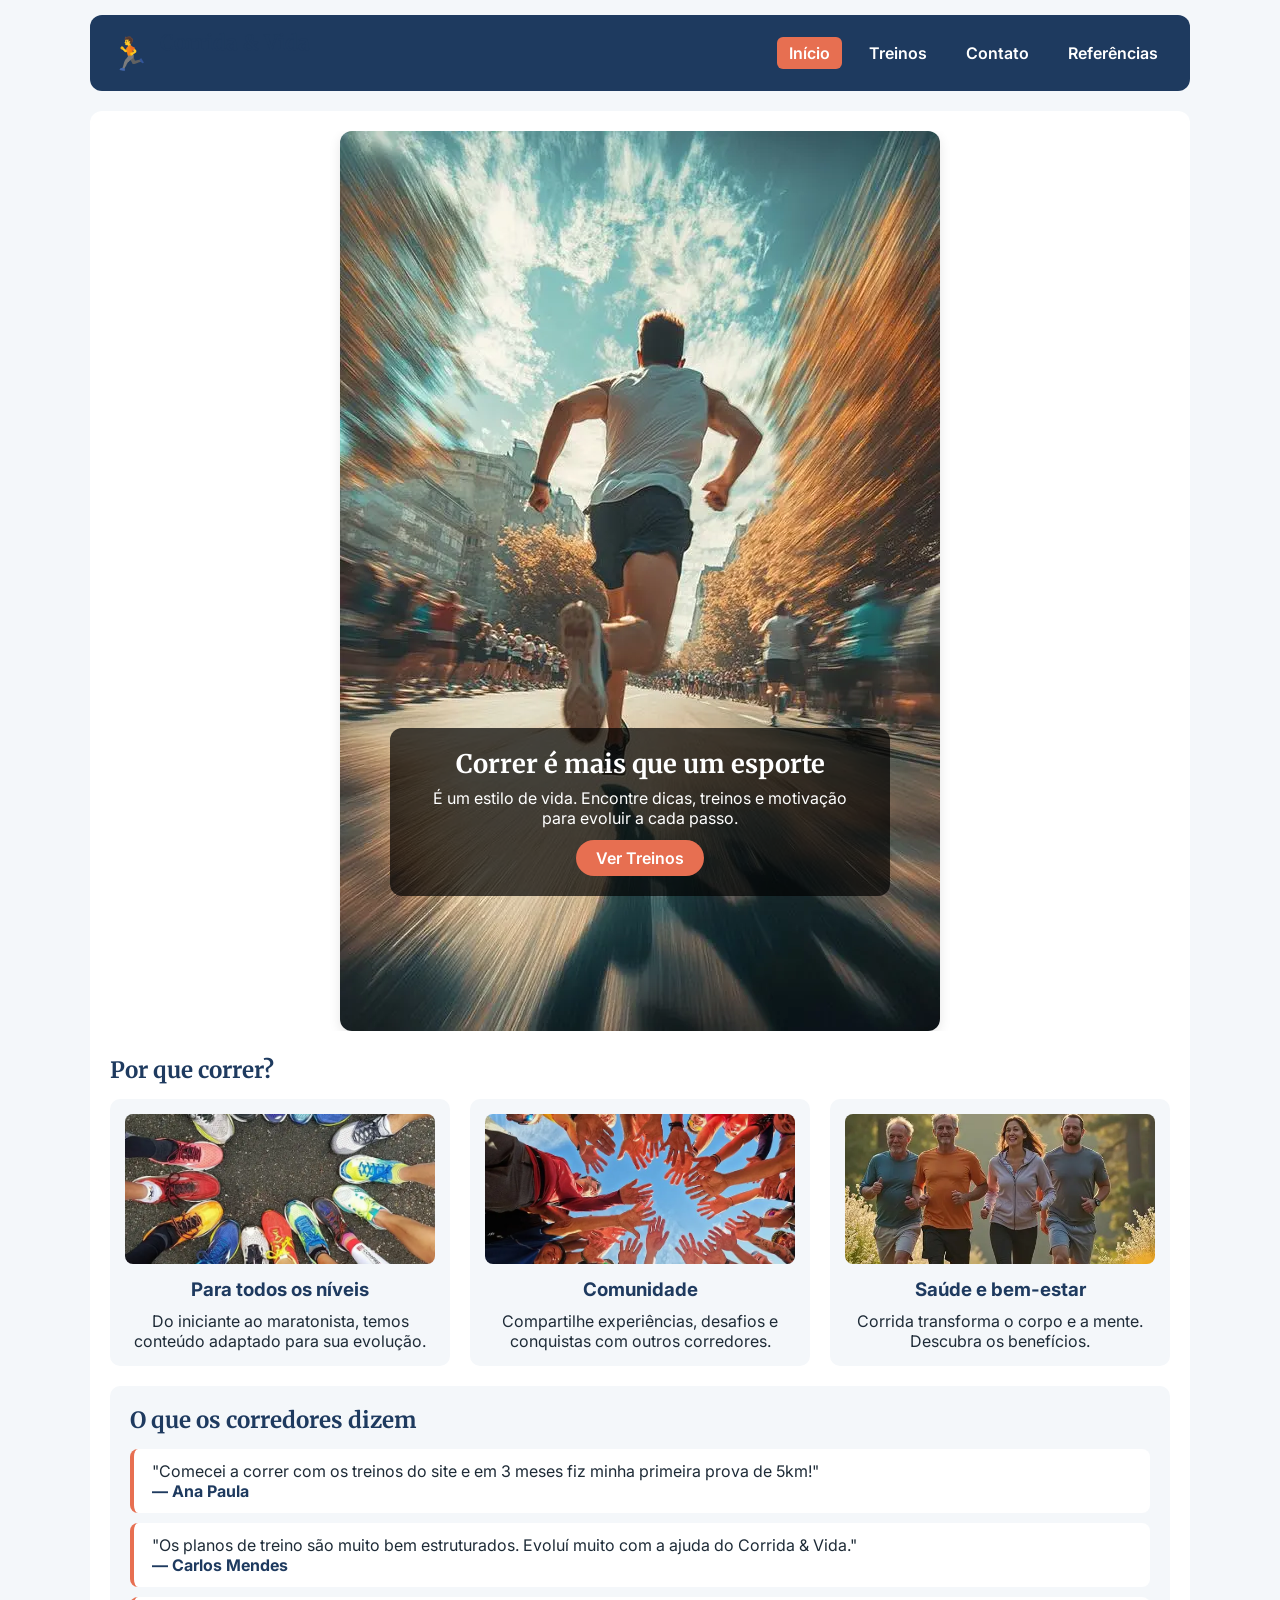
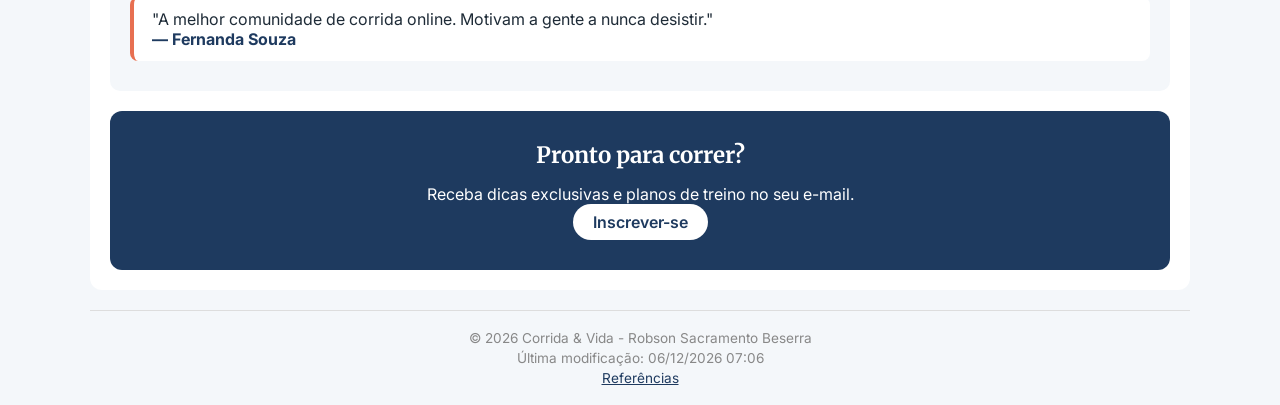
==== final/index.html @ 3554bb45 "s06- proj. conclusão" ====
<!DOCTYPE html>
<html lang="pt-BR">
<head>
    <meta charset="UTF-8">
    <meta name="viewport" content="width=device-width, initial-scale=1.0">
    <title>Corrida & Vida - Página Inicial</title>
    <meta name="description" content="Corrida & Vida - Dicas, treinos e inspiração para corredores de rua de todos os níveis.">
    <meta name="author" content="Robson Sacramento Beserra">

      <!-- Open Graph / Redes Sociais -->
<meta property="og:type" content="website">
<meta property="og:site_name" content="Corrida & Vida">
<meta property="og:title" content="Corrida & Vida - Início">
<meta property="og:description" content="Correr é mais que um esporte. Encontre dicas, treinos e motivação para evoluir a cada passo.">
<meta property="og:url" content="https://robsonsacrament.github.io/wdd231/final/index.html">
<meta property="og:image" content="https://robsonsacrament.github.io/wdd231/final/imagens/hero.webp">
<meta property="og:image:alt" content="Corredor de rua ao pôr do sol">
<meta property="og:locale" content="pt_BR">

<!-- Twitter Card -->
<meta name="twitter:card" content="summary_large_image">
<meta name="twitter:title" content="Corrida & Vida - Início">
<meta name="twitter:description" content="Correr é mais que um esporte. Encontre dicas, treinos e motivação.">
<meta name="twitter:image" content="https://robsonsacrament.github.io/wdd231/final/imagens/hero.webp">

    <!-- Favicon -->
<link rel="apple-touch-icon" sizes="180x180" href="apple-touch-icon.png">
<link rel="icon" type="image/png" sizes="32x32" href="favicon-32x32.png">
<link rel="icon" type="image/png" sizes="16x16" href="favicon-16x16.png">
<link rel="manifest" href="site.webmanifest">
<link rel="icon" href="favicon.ico" type="image/x-icon">

    <link rel="preconnect" href="https://fonts.googleapis.com">
    <link rel="preconnect" href="https://fonts.gstatic.com" crossorigin>
    <link href="https://fonts.googleapis.com/css2?family=Inter:wght@400;600;700&family=Merriweather:wght@400;700&display=swap" rel="stylesheet">

    <link rel="stylesheet" href="estilos/style.css">
    <script src="scripts/main.js" defer></script>
</head>
<body>

    <header>
        <div class="logo">
            <span>🏃</span>
            <h1>Corrida & Vida</h1>
        </div>
        <nav>
            <a href="index.html" class="active">Início</a>
            <a href="treinos.html">Treinos</a>
            <a href="contato.html">Contato</a>
            <a href="referencias.html">Referências</a>
        </nav>
        <button id="menu-hamburger">☰</button>
    </header>

    <main>
        <!-- Hero -->
        <section class="hero">
            <img src="imagens/hero.webp" alt="Corredor de rua" loading="lazy">
            <div class="hero-content">
                <h2>Correr é mais que um esporte</h2>
                <p>É um estilo de vida. Encontre dicas, treinos e motivação para evoluir a cada passo.</p>
                <a href="treinos.html" class="btn">Ver Treinos</a>
            </div>
        </section>

        <!-- Cards -->
        <section class="cards">
            <h2>Por que correr?</h2>
            <div class="card-grid">
                <div class="card">
                    <img src="imagens/corrida1.webp" alt="Corredor" loading="lazy">
                    <h3>Para todos os níveis</h3>
                    <p>Do iniciante ao maratonista, temos conteúdo adaptado para sua evolução.</p>
                </div>
                <div class="card">
                    <img src="imagens/corrida2.webp" alt="Grupo de corrida" loading="lazy">
                    <h3>Comunidade</h3>
                    <p>Compartilhe experiências, desafios e conquistas com outros corredores.</p>
                </div>
                <div class="card">
                    <img src="imagens/corrida3.webp" alt="Corredor feliz" loading="lazy">
                    <h3>Saúde e bem-estar</h3>
                    <p>Corrida transforma o corpo e a mente. Descubra os benefícios.</p>
                </div>
            </div>
        </section>

        <!-- Depoimentos -->
        <section class="depoimentos">
            <h2>O que os corredores dizem</h2>
            <div id="depoimentos"></div>
        </section>

        <!-- CTA -->
        <section class="cta">
            <h2>Pronto para correr?</h2>
            <p>Receba dicas exclusivas e planos de treino no seu e-mail.</p>
            <a href="contato.html" class="btn">Inscrever-se</a>
        </section>
    </main>

    <footer>
        <p>&copy; <span id="ano"></span> Corrida & Vida - Robson Sacramento Beserra</p>
        <p id="modificacao"></p>
        <p><a href="referencias.html">Referências</a></p>
    </footer>

</body>
</html>
---- final/estilos/style.css ----
/* Cores e fontes */
:root {
    --azul: #1e3a5f;
    --laranja: #e76f51;
    --amarelo: #f4a261;
    --cinza: #f4f7fa;
    --branco: #ffffff;
    --texto: #1e2b37;
    --borda: #ddd;
    --fonte-titulo: 'Merriweather', Georgia, serif;
    --fonte-corpo: 'Inter', Arial, Helvetica, sans-serif;
}

* {
    margin: 0;
    padding: 0;
    box-sizing: border-box;
}

body {
    font-family: var(--fonte-corpo);
    background: var(--cinza);
    color: var(--texto);
    padding: 15px;
}

/* Header */
header {
    max-width: 1100px;
    margin: 0 auto 20px;
    display: flex;
    justify-content: space-between;
    align-items: center;
    padding: 15px 20px;
    background: var(--azul);
    color: var(--branco);
    border-radius: 12px;
    flex-wrap: wrap;
}

.logo {
    display: flex;
    align-items: center;
    gap: 10px;
}
.logo span { font-size: 2rem; }
.logo h1 { font-family: var(--fonte-titulo); font-size: 1.3rem; }

nav {
    display: flex;
    gap: 15px;
}

nav a {
    color: var(--branco);
    text-decoration: none;
    font-weight: 600;
    padding: 6px 12px;
    border-radius: 6px;
}

nav a:hover,
nav a.active {
    background: var(--laranja);
}

#menu-hamburger {
    display: none;
    background: none;
    border: none;
    color: var(--branco);
    font-size: 2rem;
    cursor: pointer;
}

/* Main */
main {
    max-width: 1100px;
    margin: 0 auto;
    background: var(--branco);
    padding: 20px;
    border-radius: 12px;
}

h1 {
    font-family: var(--fonte-titulo);
    font-size: 1.8rem;
    color: var(--azul);
    text-align: center;
    margin-bottom: 20px;
}

h2 {
    font-family: var(--fonte-titulo);
    font-size: 1.4rem;
    color: var(--azul);
    margin-bottom: 15px;
}

/* ===== HERO SECTION - CORRIGIDA ===== */
.hero {
    position: relative;
    margin-bottom: 25px;
    border-radius: 12px;
    overflow: hidden;
    text-align: center;
}

.hero img {
    width: 100%;
    max-width: 600px;
    height: auto;
    display: block;
    margin: 0 auto;
    border-radius: 12px;
    box-shadow: 0 4px 12px rgba(0,0,0,0.1);
}

.hero-content {
    position: absolute;
    bottom: 15%;
    left: 50%;
    transform: translateX(-50%);
    background: rgba(0,0,0,0.7);
    padding: 20px 30px;
    border-radius: 12px;
    color: var(--branco);
    width: 80%;
    max-width: 500px;
    text-align: center;
}

.hero-content h2 {
    color: var(--branco);
    font-size: 1.6rem;
    margin-bottom: 8px;
}

.hero-content p {
    margin-bottom: 12px;
    font-size: 1rem;
    color: var(--branco);
}

.hero-content .btn {
    background: var(--laranja);
    color: var(--branco);
}

.hero-content .btn:hover {
    background: var(--amarelo);
    color: var(--texto);
}

/* ===== RESPONSIVO - HERO ===== */
@media (max-width: 768px) {
    .hero img {
        max-width: 100%;
        border-radius: 8px;
    }

    .hero-content {
        position: relative;
        bottom: 0;
        left: 0;
        transform: none;
        width: 100%;
        max-width: 100%;
        margin-top: -5px;
        border-radius: 0 0 12px 12px;
        padding: 15px 20px;
        background: var(--azul);
    }

    .hero-content h2 {
        font-size: 1.3rem;
    }

    .hero-content p {
        font-size: 0.9rem;
    }
}

@media (max-width: 480px) {
    .hero-content h2 {
        font-size: 1.1rem;
    }

    .hero-content p {
        font-size: 0.8rem;
    }

    .hero-content {
        padding: 12px 15px;
    }

    .hero-content .btn {
        font-size: 0.85rem;
        padding: 6px 16px;
    }
}

/* Botão */
.btn {
    display: inline-block;
    background: var(--laranja);
    color: var(--branco);
    padding: 8px 20px;
    border-radius: 30px;
    text-decoration: none;
    font-weight: 600;
    border: none;
    cursor: pointer;
}

.btn:hover { background: var(--amarelo); }

/* Cards */
.card-grid {
    display: grid;
    grid-template-columns: repeat(3, 1fr);
    gap: 20px;
    margin: 15px 0;
}

.card {
    background: var(--cinza);
    padding: 15px;
    border-radius: 10px;
    text-align: center;
}

.card img { width: 100%; height: 150px; object-fit: cover; border-radius: 8px; }
.card h3 { color: var(--azul); margin: 10px 0; }

/* Depoimentos */
.depoimentos {
    background: var(--cinza);
    padding: 20px;
    border-radius: 10px;
    margin: 20px 0;
}

.depoimento {
    background: var(--branco);
    padding: 12px 18px;
    border-radius: 8px;
    border-left: 4px solid var(--laranja);
    margin-bottom: 10px;
}

.depoimento .autor { font-weight: 700; color: var(--azul); }

/* CTA */
.cta {
    text-align: center;
    background: var(--azul);
    color: var(--branco);
    padding: 30px;
    border-radius: 12px;
}

.cta h2 { color: var(--branco); }
.cta .btn { background: var(--branco); color: var(--azul); }
.cta .btn:hover { background: var(--laranja); color: var(--branco); }

/* Treinos */
.filtro {
    display: flex;
    gap: 12px;
    margin-bottom: 15px;
    flex-wrap: wrap;
}

.filtro select { padding: 6px 12px; border-radius: 6px; border: 1px solid var(--borda); }

.treinos-grid {
    display: grid;
    grid-template-columns: repeat(auto-fit, minmax(250px, 1fr));
    gap: 20px;
}

.treino-card {
    background: var(--cinza);
    padding: 15px;
    border-radius: 10px;
    border-left: 4px solid var(--azul);
}

.treino-card .nivel {
    display: inline-block;
    background: var(--amarelo);
    color: var(--branco);
    padding: 2px 10px;
    border-radius: 20px;
    font-size: 0.7rem;
    font-weight: 700;
    text-transform: uppercase;
}

/* Formulário */
.form-contato { max-width: 500px; margin: 0 auto; }
.form-contato div { margin-bottom: 12px; }
.form-contato label { display: block; font-weight: 600; color: var(--azul); }
.form-contato input,
.form-contato select,
.form-contato textarea {
    width: 100%;
    padding: 8px 10px;
    border: 1px solid var(--borda);
    border-radius: 6px;
}

.required { color: #e74c3c; }

/* Rodapé */
footer {
    max-width: 1100px;
    margin: 20px auto 0;
    text-align: center;
    color: #888;
    font-size: 0.85rem;
    padding-top: 15px;
    border-top: 1px solid var(--borda);
}

footer p { margin: 4px 0; }
footer a { color: var(--azul); }

/* ===== RESPONSIVO GERAL ===== */
@media (max-width: 768px) {
    #menu-hamburger { display: block; }

    nav {
        display: none;
        flex-direction: column;
        width: 100%;
        margin-top: 10px;
    }

    nav.open { display: flex; }

    .card-grid {
        grid-template-columns: 1fr;
    }

    .treinos-grid {
        grid-template-columns: 1fr;
    }

    .filtro {
        flex-direction: column;
    }
}

@media (max-width: 480px) {
    body { padding: 8px; }
    main { padding: 12px; }
    .btn { padding: 6px 14px; font-size: 0.9rem; }
}
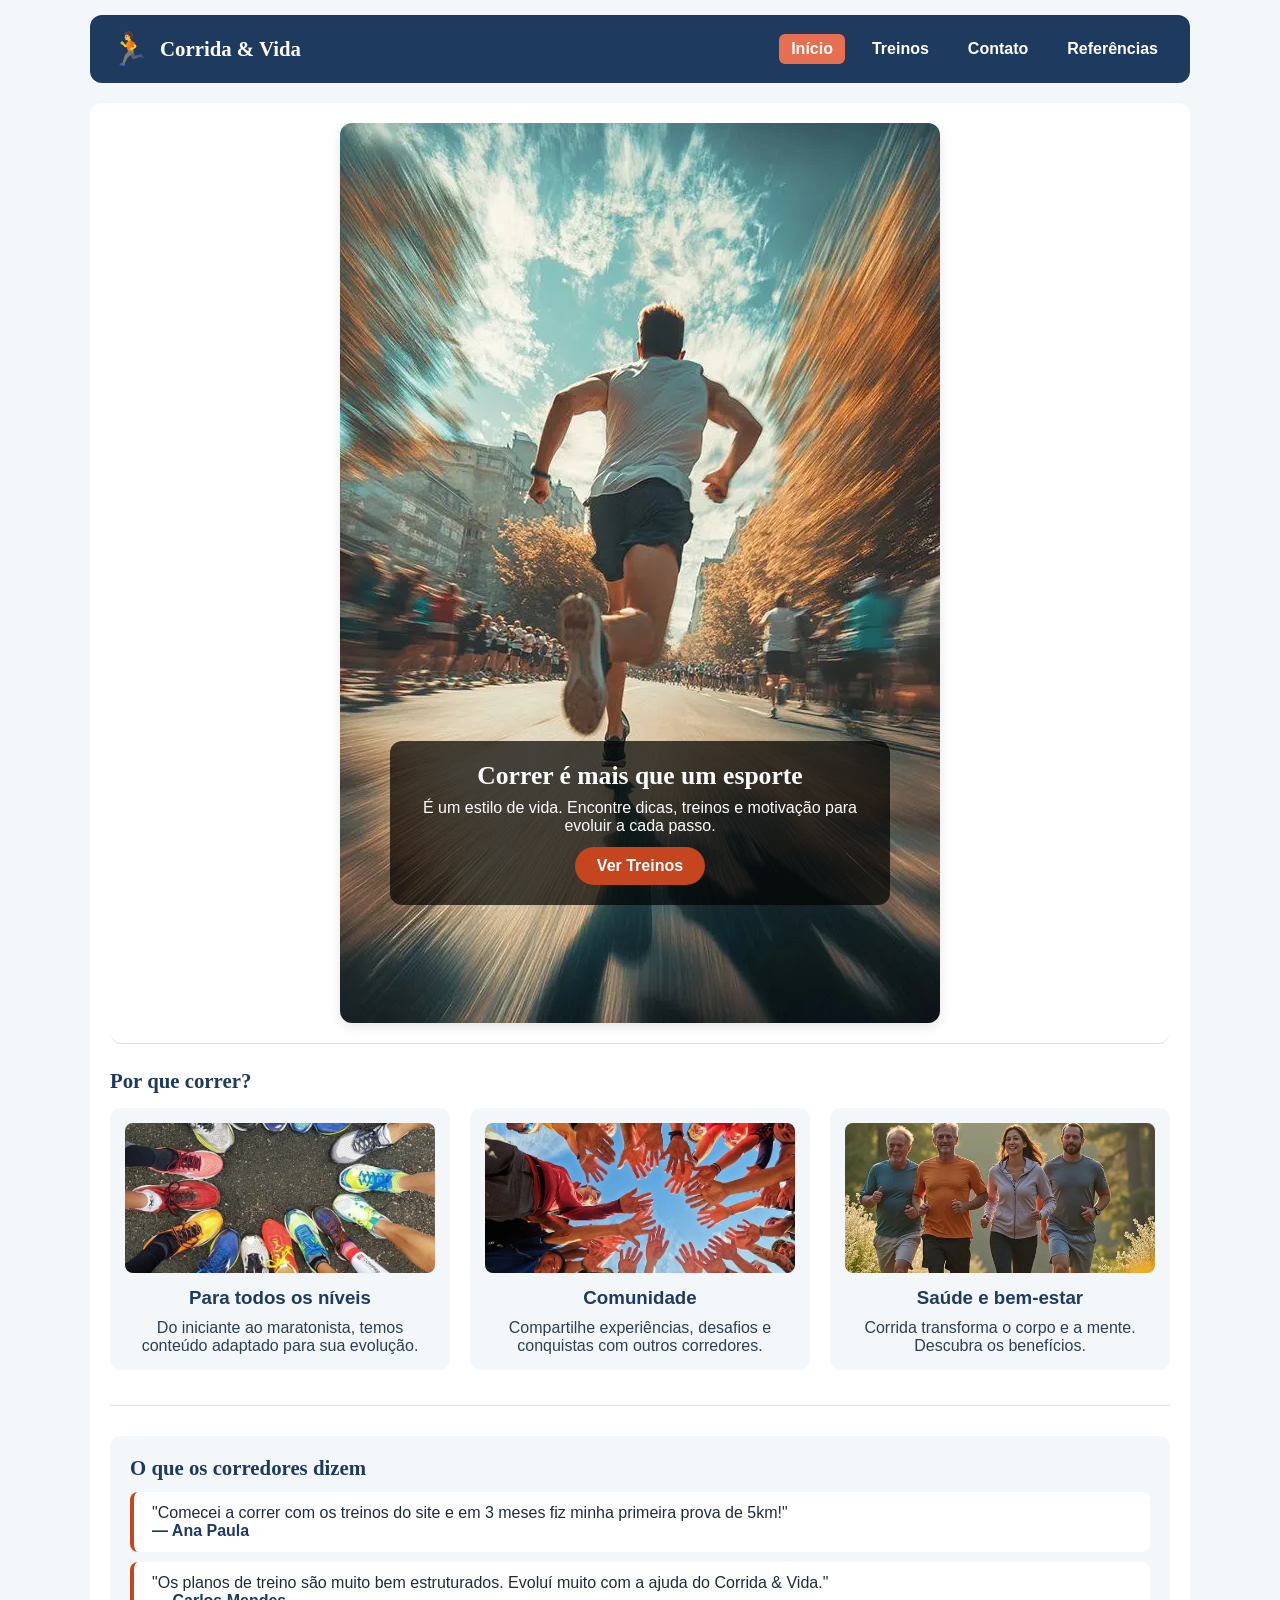
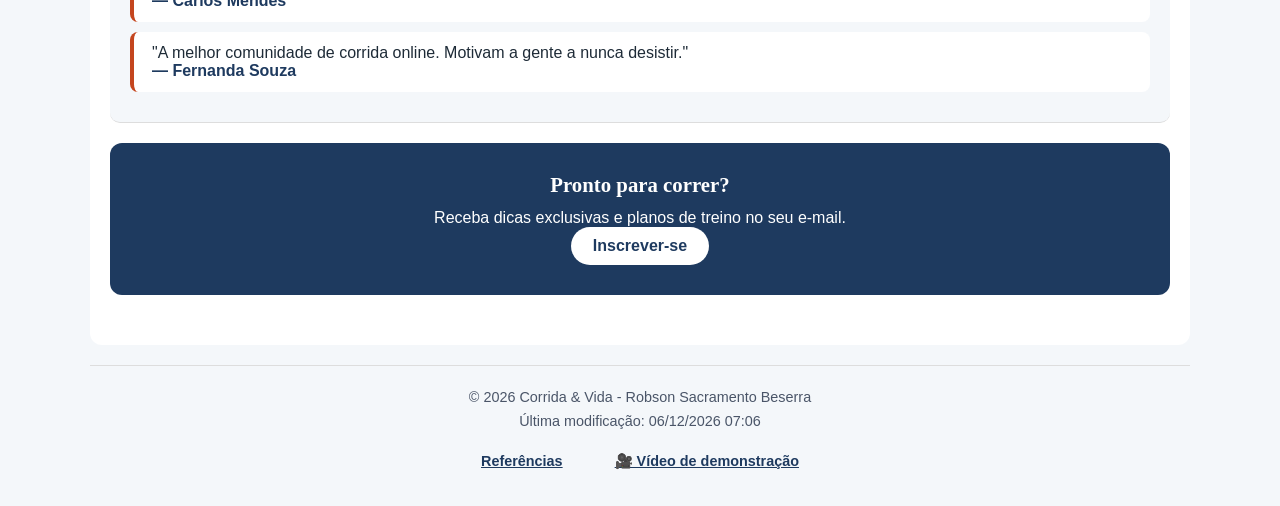
==== commit ea5903a5: "s06- alterações" ====
--- a/final/index.html
+++ b/final/index.html
@@ -7,58 +7,59 @@
     <meta name="description" content="Corrida & Vida - Dicas, treinos e inspiração para corredores de rua de todos os níveis.">
     <meta name="author" content="Robson Sacramento Beserra">
 
-      <!-- Open Graph / Redes Sociais -->
-<meta property="og:type" content="website">
-<meta property="og:site_name" content="Corrida & Vida">
-<meta property="og:title" content="Corrida & Vida - Início">
-<meta property="og:description" content="Correr é mais que um esporte. Encontre dicas, treinos e motivação para evoluir a cada passo.">
-<meta property="og:url" content="https://robsonsacrament.github.io/wdd231/final/index.html">
-<meta property="og:image" content="https://robsonsacrament.github.io/wdd231/final/imagens/hero.webp">
-<meta property="og:image:alt" content="Corredor de rua ao pôr do sol">
-<meta property="og:locale" content="pt_BR">
+    <!-- Open Graph / Redes Sociais -->
+    <meta property="og:type" content="website">
+    <meta property="og:site_name" content="Corrida & Vida">
+    <meta property="og:title" content="Corrida & Vida - Início">
+    <meta property="og:description" content="Correr é mais que um esporte. Encontre dicas, treinos e motivação para evoluir a cada passo.">
+    <meta property="og:url" content="https://robsonsacrament.github.io/wdd231/final/index.html">
+    <meta property="og:image" content="https://robsonsacrament.github.io/wdd231/final/imagens/hero.webp">
+    <meta property="og:image:alt" content="Corredor de rua ao pôr do sol">
+    <meta property="og:locale" content="pt_BR">
 
-<!-- Twitter Card -->
-<meta name="twitter:card" content="summary_large_image">
-<meta name="twitter:title" content="Corrida & Vida - Início">
-<meta name="twitter:description" content="Correr é mais que um esporte. Encontre dicas, treinos e motivação.">
-<meta name="twitter:image" content="https://robsonsacrament.github.io/wdd231/final/imagens/hero.webp">
+    <!-- Twitter Card -->
+    <meta name="twitter:card" content="summary_large_image">
+    <meta name="twitter:title" content="Corrida & Vida - Início">
+    <meta name="twitter:description" content="Correr é mais que um esporte. Encontre dicas, treinos e motivação.">
+    <meta name="twitter:image" content="https://robsonsacrament.github.io/wdd231/final/imagens/hero.webp">
 
     <!-- Favicon -->
-<link rel="apple-touch-icon" sizes="180x180" href="apple-touch-icon.png">
-<link rel="icon" type="image/png" sizes="32x32" href="favicon-32x32.png">
-<link rel="icon" type="image/png" sizes="16x16" href="favicon-16x16.png">
-<link rel="manifest" href="site.webmanifest">
-<link rel="icon" href="favicon.ico" type="image/x-icon">
+    <link rel="apple-touch-icon" sizes="180x180" href="apple-touch-icon.png">
+    <link rel="icon" type="image/png" sizes="32x32" href="favicon-32x32.png">
+    <link rel="icon" type="image/png" sizes="16x16" href="favicon-16x16.png">
+    <link rel="manifest" href="site.webmanifest">
+    <link rel="icon" href="favicon.ico" type="image/x-icon">
 
     <link rel="preconnect" href="https://fonts.googleapis.com">
     <link rel="preconnect" href="https://fonts.gstatic.com" crossorigin>
     <link href="https://fonts.googleapis.com/css2?family=Inter:wght@400;600;700&family=Merriweather:wght@400;700&display=swap" rel="stylesheet">
 
     <link rel="stylesheet" href="estilos/style.css">
-    <script src="scripts/main.js" defer></script>
+    <script type="module" src="scripts/main.js"></script>
 </head>
 <body>
 
     <header>
         <div class="logo">
-            <span>🏃</span>
-            <h1>Corrida & Vida</h1>
+            <span aria-hidden="true">🏃</span>
+            <p class="logo-nome">Corrida & Vida</p>
         </div>
-        <nav>
+        <nav aria-label="Navegação principal">
             <a href="index.html" class="active">Início</a>
             <a href="treinos.html">Treinos</a>
             <a href="contato.html">Contato</a>
             <a href="referencias.html">Referências</a>
         </nav>
-        <button id="menu-hamburger">☰</button>
+        <button id="menu-hamburger" aria-expanded="false" aria-label="Abrir menu">☰</button>
     </header>
 
     <main>
         <!-- Hero -->
         <section class="hero">
-            <img src="imagens/hero.webp" alt="Corredor de rua" loading="lazy">
+            <img src="imagens/hero.webp" alt="Corredor de rua ao pôr do sol"
+                 width="600" height="900" fetchpriority="high">
             <div class="hero-content">
-                <h2>Correr é mais que um esporte</h2>
+                <h1>Correr é mais que um esporte</h1>
                 <p>É um estilo de vida. Encontre dicas, treinos e motivação para evoluir a cada passo.</p>
                 <a href="treinos.html" class="btn">Ver Treinos</a>
             </div>
@@ -69,17 +70,20 @@
             <h2>Por que correr?</h2>
             <div class="card-grid">
                 <div class="card">
-                    <img src="imagens/corrida1.webp" alt="Corredor" loading="lazy">
+                    <img src="imagens/corrida1.webp" alt="Corredor em ação"
+                         width="400" height="533" loading="lazy">
                     <h3>Para todos os níveis</h3>
                     <p>Do iniciante ao maratonista, temos conteúdo adaptado para sua evolução.</p>
                 </div>
                 <div class="card">
-                    <img src="imagens/corrida2.webp" alt="Grupo de corrida" loading="lazy">
+                    <img src="imagens/corrida2.webp" alt="Grupo de corrida"
+                         width="400" height="500" loading="lazy">
                     <h3>Comunidade</h3>
                     <p>Compartilhe experiências, desafios e conquistas com outros corredores.</p>
                 </div>
                 <div class="card">
-                    <img src="imagens/corrida3.webp" alt="Corredor feliz" loading="lazy">
+                    <img src="imagens/corrida3.webp" alt="Corredor feliz após treino"
+                         width="400" height="500" loading="lazy">
                     <h3>Saúde e bem-estar</h3>
                     <p>Corrida transforma o corpo e a mente. Descubra os benefícios.</p>
                 </div>
@@ -103,7 +107,12 @@
     <footer>
         <p>&copy; <span id="ano"></span> Corrida & Vida - Robson Sacramento Beserra</p>
         <p id="modificacao"></p>
-        <p><a href="referencias.html">Referências</a></p>
+        <p class="footer-links">
+            <a href="referencias.html">Referências</a>
+            <a href="https://www.youtube.com/@SEU_CANAL" target="_blank" rel="noopener">
+                🎥 Vídeo de demonstração
+            </a>
+        </p>
     </footer>
 
 </body>
--- a/final/estilos/style.css
+++ b/final/estilos/style.css
@@ -1,14 +1,75 @@
+/* ===== FONTES LOCAIS ===== */
+@font-face {
+    font-family: 'Inter';
+    font-style: normal;
+    font-weight: 400;
+    font-display: swap;
+    src: url('../fonts/inter-v12-latin-regular.woff2') format('woff2');
+}
+@font-face {
+    font-family: 'Inter';
+    font-style: normal;
+    font-weight: 600;
+    font-display: swap;
+    src: url('../fonts/inter-v12-latin-600.woff2') format('woff2');
+}
+@font-face {
+    font-family: 'Inter';
+    font-style: normal;
+    font-weight: 700;
+    font-display: swap;
+    src: url('../fonts/inter-v12-latin-700.woff2') format('woff2');
+}
+@font-face {
+    font-family: 'Merriweather';
+    font-style: normal;
+    font-weight: 400;
+    font-display: swap;
+    src: url('../fonts/merriweather-v30-latin-regular.woff2') format('woff2');
+}
+@font-face {
+    font-family: 'Merriweather';
+    font-style: normal;
+    font-weight: 700;
+    font-display: swap;
+    src: url('../fonts/merriweather-v30-latin-700.woff2') format('woff2');
+}
+
 /* Cores e fontes */
 :root {
     --azul: #1e3a5f;
     --laranja: #e76f51;
+    --laranja-escuro: #c4451e;   /* NOVO: laranja com contraste AA */
     --amarelo: #f4a261;
     --cinza: #f4f7fa;
     --branco: #ffffff;
     --texto: #1e2b37;
     --borda: #ddd;
-    --fonte-titulo: 'Merriweather', Georgia, serif;
-    --fonte-corpo: 'Inter', Arial, Helvetica, sans-serif;
+    --fonte-titulo: 'Merriweather', 'Merriweather Fallback', Georgia, serif;
+    --fonte-corpo: 'Inter', 'Inter Fallback', Arial, Helvetica, sans-serif;
+}
+
+/* ===== FONTES DE FALLBACK OTIMIZADAS (REDUZEM CLS) ===== */
+/* Essas fontes são usadas enquanto as fontes web carregam.
+   O 'size-adjust' faz com que ocupem o mesmo espaço que as fontes reais,
+   evitando que o conteúdo "pule" durante o carregamento. */
+
+@font-face {
+    font-family: 'Merriweather Fallback';
+    src: local('Georgia');
+    size-adjust: 96.13%;
+    ascent-override: 92.33%;
+    descent-override: 22.80%;
+    line-gap-override: 0.00%;
+}
+
+@font-face {
+    font-family: 'Inter Fallback';
+    src: local('Arial');
+    size-adjust: 106.91%;
+    ascent-override: 90.36%;
+    descent-override: 22.37%;
+    line-gap-override: 0.00%;
 }
 
 * {
@@ -97,7 +158,7 @@
     margin-bottom: 15px;
 }
 
-/* ===== HERO SECTION - CORRIGIDA ===== */
+/* ===== HERO SECTION ===== */
 .hero {
     position: relative;
     margin-bottom: 25px;
@@ -130,6 +191,7 @@
     text-align: center;
 }
 
+.hero-content h1,
 .hero-content h2 {
     color: var(--branco);
     font-size: 1.6rem;
@@ -142,14 +204,17 @@
     color: var(--branco);
 }
 
+/* Botão hero com contraste AA */
 .hero-content .btn {
-    background: var(--laranja);
-    color: var(--branco);
-}
-
-.hero-content .btn:hover {
-    background: var(--amarelo);
-    color: var(--texto);
+    background: var(--laranja-escuro);
+    color: var(--branco);
+    font-weight: 700;
+}
+
+.hero-content .btn:hover,
+.hero-content .btn:focus {
+    background: var(--azul);
+    color: var(--branco);
 }
 
 /* ===== RESPONSIVO - HERO ===== */
@@ -172,6 +237,7 @@
         background: var(--azul);
     }
 
+    .hero-content h1,
     .hero-content h2 {
         font-size: 1.3rem;
     }
@@ -182,6 +248,7 @@
 }
 
 @media (max-width: 480px) {
+    .hero-content h1,
     .hero-content h2 {
         font-size: 1.1rem;
     }
@@ -196,24 +263,29 @@
 
     .hero-content .btn {
         font-size: 0.85rem;
-        padding: 6px 16px;
-    }
-}
-
-/* Botão */
+        padding: 8px 16px;
+    }
+}
+
+/* ===== BOTÃO PRINCIPAL - CONTRASTE AA ===== */
 .btn {
     display: inline-block;
-    background: var(--laranja);
-    color: var(--branco);
-    padding: 8px 20px;
+    background: var(--laranja-escuro);   /* CORRIGIDO: era #e76f51 */
+    color: var(--branco);
+    padding: 10px 22px;
     border-radius: 30px;
     text-decoration: none;
-    font-weight: 600;
+    font-weight: 700;
     border: none;
     cursor: pointer;
-}
-
-.btn:hover { background: var(--amarelo); }
+    transition: background 0.2s;
+}
+
+.btn:hover,
+.btn:focus {
+    background: var(--azul);
+    color: var(--branco);
+}
 
 /* Cards */
 .card-grid {
@@ -245,7 +317,7 @@
     background: var(--branco);
     padding: 12px 18px;
     border-radius: 8px;
-    border-left: 4px solid var(--laranja);
+    border-left: 4px solid var(--laranja-escuro);
     margin-bottom: 10px;
 }
 
@@ -262,7 +334,8 @@
 
 .cta h2 { color: var(--branco); }
 .cta .btn { background: var(--branco); color: var(--azul); }
-.cta .btn:hover { background: var(--laranja); color: var(--branco); }
+.cta .btn:hover,
+.cta .btn:focus { background: var(--laranja-escuro); color: var(--branco); }
 
 /* Treinos */
 .filtro {
@@ -289,8 +362,8 @@
 
 .treino-card .nivel {
     display: inline-block;
-    background: var(--amarelo);
-    color: var(--branco);
+    background: var(--azul);
+    color: #ffffff;
     padding: 2px 10px;
     border-radius: 20px;
     font-size: 0.7rem;
@@ -298,34 +371,91 @@
     text-transform: uppercase;
 }
 
-/* Formulário */
+.treino-card .treino-titulo {
+    font-size: 1.05rem;
+    font-family: var(--fonte-titulo);
+    color: var(--azul);
+    margin: 8px 0;
+    line-height: 1.3;
+}
+
+/* ===== FORMULÁRIO ===== */
 .form-contato { max-width: 500px; margin: 0 auto; }
-.form-contato div { margin-bottom: 12px; }
-.form-contato label { display: block; font-weight: 600; color: var(--azul); }
+
+.form-contato > div {
+    margin-bottom: 20px;   /* CORRIGIDO: era 12px, agora espaçamento adequado */
+}
+
+.form-contato label {
+    display: block;
+    font-weight: 600;
+    color: var(--azul);
+    margin-bottom: 6px;
+}
+
 .form-contato input,
 .form-contato select,
 .form-contato textarea {
     width: 100%;
-    padding: 8px 10px;
+    min-height: 44px;             /* Área de toque WCAG 2.2 */
+    padding: 10px 12px;           /* Padding interno maior */
     border: 1px solid var(--borda);
     border-radius: 6px;
-}
-
-.required { color: #e74c3c; }
-
-/* Rodapé */
+    font-size: 1rem;
+    font-family: var(--fonte-corpo);
+    box-sizing: border-box;       /* NOVO: garante que padding e border não somem ao width/height */
+    line-height: 1.5;             /* NOVO: ajuda a controlar altura mínima do texto */
+}
+
+.form-contato input:focus,
+.form-contato select:focus,
+.form-contato textarea:focus {
+    outline: 3px solid var(--azul);
+    outline-offset: 2px;
+    border-color: var(--azul);
+}
+
+.form-contato input[type="checkbox"] {
+    width: auto;
+    min-height: 20px;
+    min-width: 20px;
+    margin-right: 8px;
+    accent-color: var(--azul);
+}
+
+.required { color: #c0392b; }  /* vermelho mais escuro = contraste AA */
+
+/* ===== RODAPÉ ===== */
 footer {
     max-width: 1100px;
     margin: 20px auto 0;
     text-align: center;
-    color: #888;
-    font-size: 0.85rem;
+    color: #4a5568;             /* CORRIGIDO: era #888, agora contraste AA */
+    font-size: 0.9rem;
     padding-top: 15px;
     border-top: 1px solid var(--borda);
 }
 
-footer p { margin: 4px 0; }
-footer a { color: var(--azul); }
+footer p { margin: 8px 0; }
+
+footer a {
+    color: var(--azul);
+    display: inline-block;
+    min-height: 44px;              /* Área de toque */
+    min-width: 44px;
+    padding: 12px 16px;
+    line-height: 1.4;
+    text-decoration: underline;
+    font-weight: 600;
+    border-radius: 6px;
+    transition: background 0.2s;
+}
+
+footer a:hover,
+footer a:focus {
+    background: rgba(30, 58, 95, 0.1);
+    color: var(--laranja-escuro);
+}
 
 /* ===== RESPONSIVO GERAL ===== */
 @media (max-width: 768px) {
@@ -356,5 +486,250 @@
 @media (max-width: 480px) {
     body { padding: 8px; }
     main { padding: 12px; }
-    .btn { padding: 6px 14px; font-size: 0.9rem; }
+    .btn { padding: 10px 18px; font-size: 0.9rem; }
+}
+
+/* ===== MODAL ===== */
+dialog {
+    border: none;
+    border-radius: 12px;
+    padding: 25px 30px;
+    max-width: 500px;
+    box-shadow: 0 8px 30px rgba(0,0,0,0.25);
+}
+
+dialog::backdrop {
+    background: rgba(0, 0, 0, 0.5);
+}
+
+dialog h2 {
+    color: var(--azul);
+    margin-bottom: 15px;
+    font-family: var(--fonte-titulo);
+}
+
+dialog p { margin-bottom: 8px; }
+
+#fechar-modal {
+    margin-top: 15px;
+    width: 100%;
+}
+
+/* ===== BOTÃO FAVORITO ===== */
+.treino-card .card-header {
+    display: flex;
+    justify-content: space-between;
+    align-items: center;
+    margin-bottom: 8px;
+}
+
+.btn-favorito {
+    background: none;
+    border: none;
+    font-size: 1.4rem;
+    cursor: pointer;
+    color: #6b7280;             /* CORRIGIDO: era #ccc, agora contraste AA */
+    transition: color 0.2s, transform 0.2s;
+    padding: 8px;
+    min-width: 44px;
+    min-height: 44px;
+    line-height: 1;
+}
+
+.btn-favorito:hover,
+.btn-favorito:focus { transform: scale(1.2); color: #d97706; }
+.btn-favorito.ativo { color: #d97706; }   /* CORRIGIDO: laranja escuro AA */
+
+/* ===== META (distância, duração) ===== */
+.treino-meta {
+    list-style: none;
+    margin: 8px 0;
+    font-size: 0.85rem;
+    color: #1e2b37;              /* CORRIGIDO: era #555, agora AA */
+}
+
+.treino-meta li { margin: 2px 0; }
+
+.btn-detalhes {
+    margin-top: 10px;
+    background: var(--azul);
+    color: #ffffff;
+    border: none;
+    padding: 10px 18px;
+    min-height: 44px;
+    border-radius: 20px;
+    cursor: pointer;
+    font-weight: 600;
+    font-size: 0.95rem;
+}
+
+.btn-detalhes:hover,
+.btn-detalhes:focus { background: var(--laranja-escuro); color: #ffffff; }
+
+.mensagem-erro,
+.mensagem-vazia {
+    text-align: center;
+    padding: 20px;
+    color: #4a5568;
+    grid-column: 1 / -1;
+}
+
+/* ===== PÁGINA DE AÇÃO DO FORMULÁRIO ===== */
+.dados-recebidos {
+    background: var(--cinza);
+    padding: 25px;
+    border-radius: 12px;
+    margin: 20px 0;
+    border-left: 4px solid var(--azul);
+}
+
+.dados-recebidos h2 {
+    color: var(--azul);
+    margin-bottom: 15px;
+    font-family: var(--fonte-titulo);
+}
+
+.dados-recebidos dl {
+    display: grid;
+    grid-template-columns: 200px 1fr;
+    gap: 12px 20px;
+    margin: 0;
+}
+
+.dados-recebidos dt {
+    font-weight: 700;
+    color: var(--azul);
+}
+
+.dados-recebidos dd {
+    margin: 0;
+    color: var(--texto);
+    word-break: break-word;
+}
+
+.sucesso-msg {
+    text-align: center;
+    font-size: 1.1rem;
+    margin-bottom: 25px;
+    color: var(--texto);
+}
+
+.voltar-container {
+    text-align: center;
+    margin-top: 25px;
+}
+
+/* ===== LOGO NOME (substitui h1 no header) ===== */
+.logo-nome {
+    font-family: var(--fonte-titulo);
+    font-size: 1.3rem;
+    font-weight: 700;
+    margin: 0;
+    color: var(--branco);
+}
+
+/* ===== FOOTER LINKS ===== */
+.footer-links {
+    display: flex;
+    justify-content: center;
+    align-items: center;
+    gap: 20px;
+    flex-wrap: wrap;
+    margin-top: 10px;
+}
+
+.footer-links a {
+    display: inline-block;
+    padding: 12px 16px;
+    min-height: 44px;
+    min-width: 44px;
+    color: var(--azul);
+    text-decoration: underline;
+    font-weight: 600;
+    border-radius: 6px;
+    transition: background 0.2s;
+}
+
+.footer-links a:hover,
+.footer-links a:focus {
+    background: rgba(30, 58, 95, 0.1);
+    color: var(--laranja-escuro);
+}
+
+/* ===== PÁGINA DE REFERÊNCIAS ===== */
+main section {
+    margin-bottom: 30px;
+    padding-bottom: 20px;
+    border-bottom: 1px solid var(--borda);
+}
+
+main section:last-of-type {
+    border-bottom: none;
+}
+
+main section h2 {
+    color: var(--azul);
+    margin-bottom: 12px;
+    font-family: var(--fonte-titulo);
+    font-size: 1.3rem;
+}
+
+main section ul {
+    list-style: none;
+    padding-left: 0;
+}
+
+main section ul li {
+    padding: 8px 0 8px 24px;
+    position: relative;
+    border-bottom: 1px dotted var(--borda);
+}
+
+main section ul li::before {
+    content: "▸";
+    position: absolute;
+    left: 0;
+    color: var(--laranja-escuro);
+    font-weight: 700;
+}
+
+main section a {
+    color: var(--azul);
+    text-decoration: underline;
+}
+
+main section a:hover,
+main section a:focus {
+    color: var(--laranja-escuro);
+}
+
+/* ===== TÍTULOS DO HERO ===== */
+.hero-content h1 {
+    color: var(--branco);
+    font-size: 1.6rem;
+    margin-bottom: 8px;
+    font-family: var(--fonte-titulo);
+}
+
+@media (max-width: 768px) {
+    .hero-content h1 {
+        font-size: 1.3rem;
+    }
+}
+
+@media (max-width: 480px) {
+    .hero-content h1 {
+        font-size: 1.1rem;
+    }
+}
+
+/* ===== TEXTO DE APOIO COM CONTRASTE AA ===== */
+.card p,
+.treino-descricao {
+    color: #2c3e50;
+}
+
+.filtro label {
+    color: var(--azul);
+    font-weight: 600;
 }
